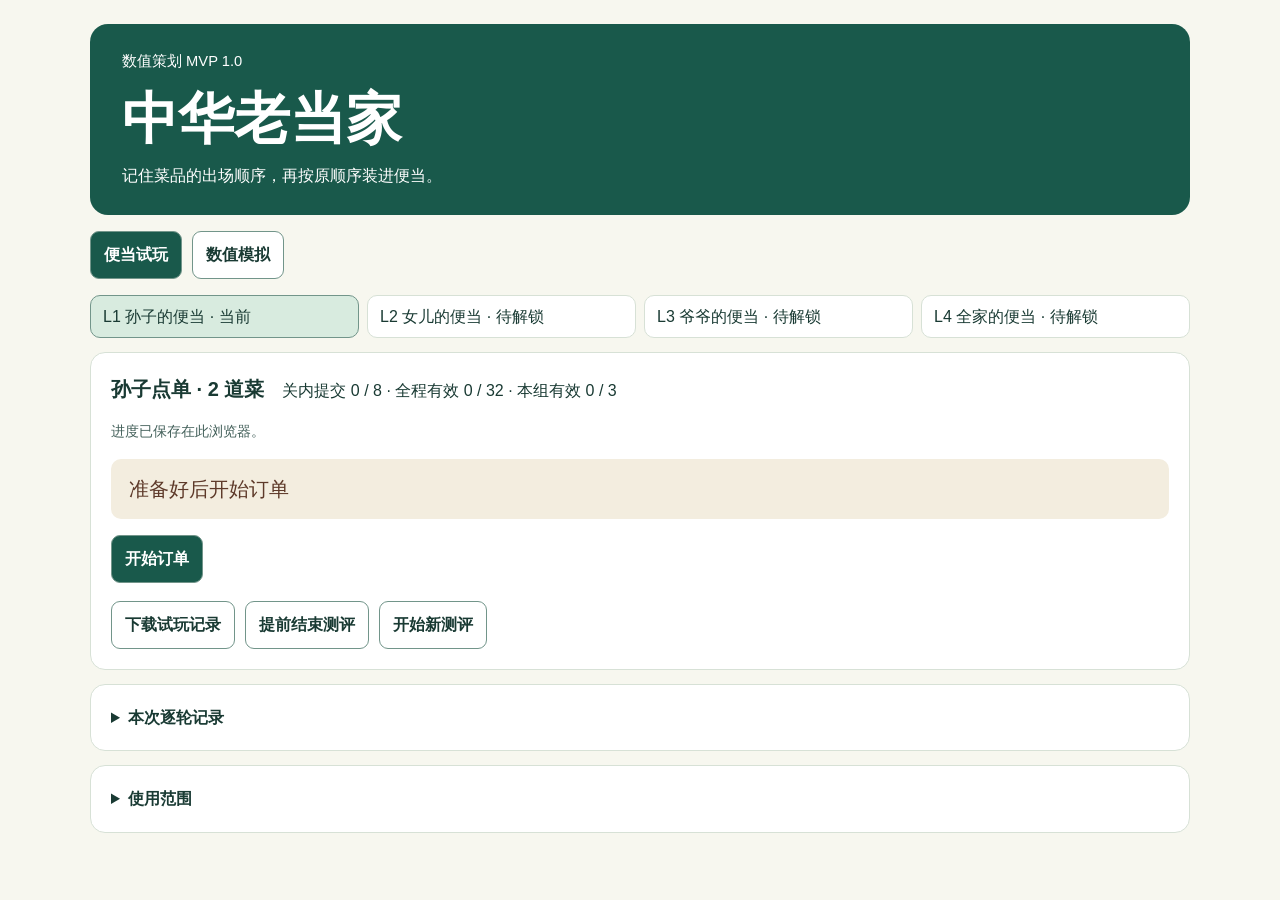
==== chinese-old-master-mvp/index.html @ 3312dd5b "Add Chinese Old Master numeric design MVP" ====
<!DOCTYPE html>
<html lang="zh-CN">
<head>
  <meta charset="utf-8">
  <meta name="viewport" content="width=device-width, initial-scale=1">
  <title>中华老当家 数值策划 MVP</title>
  <link rel="stylesheet" href="style.css">
</head>
<body><main>
  <header><p class="eyebrow">数值策划 MVP 1.0</p><h1>中华老当家</h1><p>记住菜品的出场顺序，再按原顺序装进便当。</p></header>
  <nav aria-label="视图"><button id="gameView" aria-pressed="true">便当试玩</button><button id="simView" aria-pressed="false">数值模拟</button></nav>
  <section id="game">
    <div id="chapters" class="chapters" aria-label="剧情进度"></div>
    <article class="card">
      <div class="state"><strong id="order"></strong><span id="progress"></span></div>
      <p id="storage" class="small" role="status"></p>
      <p id="feedback" role="status"></p>
      <div id="stage" class="stage" aria-live="polite">准备好后开始订单</div>
      <div id="choices" class="actions"></div>
      <p id="answer"></p>
      <div class="actions">
        <button id="begin" class="primary">开始订单</button>
        <button id="undo" hidden>撤销</button><button id="hint" hidden>查看原顺序</button>
        <button id="submit" class="primary" hidden>提交便当</button>
        <button id="abort" hidden>中止本轮</button><button id="fault" hidden>记录设备异常</button>
        <button id="resume" hidden>继续测评</button>
      </div>
      <p id="report" class="report" hidden></p>
      <div class="actions end-actions">
        <button id="export">下载试玩记录</button><button id="end">提前结束测评</button><button id="reset">开始新测评</button>
      </div>
    </article>
    <details class="card"><summary>本次逐轮记录</summary><div id="gameLog"></div></details>
  </section>
  <section id="simulation" class="card" hidden>
    <h2>四种合成画像</h2>
    <p>参数已冻结。同一种子会重现完全相同的轨迹。</p>
    <div class="actions"><label>随机种子 <input id="seed" type="number" min="0" max="4294967295" value="541"></label>
      <button id="simulate" class="primary">运行四组</button><button id="simExport" disabled>下载模拟记录</button></div>
    <p id="simStatus" role="status"></p><div id="simResults"></div>
    <label id="inspectLabel" hidden>查看画像 <select id="inspect"></select></label><div id="simLog"></div>
  </section>
  <details class="card"><summary>使用范围</summary><p>本页面用于数值验收和试玩。记录保存在当前浏览器。规则是原型参数，适切性和测量效度仍待真实预测试。</p></details>
</main><script type="module" src="app.mjs"></script></body>
</html>
---- chinese-old-master-mvp/style.css ----
:root{color-scheme:light;font-family:"Microsoft YaHei","PingFang SC",sans-serif;color:#193a33;background:#f7f7ef;line-height:1.6}
*{box-sizing:border-box}body{margin:0}main{width:min(1100px,calc(100% - 32px));margin:24px auto 64px}
header{padding:26px 32px;background:#19594b;color:white;border-radius:18px}header p,h1{margin:0}h1{font-size:clamp(2.2rem,7vw,3.5rem)}.eyebrow{font-size:.92rem}
nav,.actions{display:flex;flex-wrap:wrap;align-items:center;gap:10px}nav{margin:16px 0}
button,input,select{font:inherit;min-height:3rem;border:1px solid #72958a;color:inherit;border-radius:9px;padding:7px 13px;background:white}
button{cursor:pointer;font-weight:700}button:disabled{opacity:.5;cursor:default}.primary,button[aria-pressed=true]{background:#19594b;color:#fff}
:focus-visible{outline:3px solid #b76438;outline-offset:3px}
.card{padding:20px;background:white;border:1px solid #d7e1d6;border-radius:15px;margin-bottom:14px}
.chapters{display:grid;grid-template-columns:repeat(4,1fr);gap:8px;margin-bottom:14px}
.chapters div{padding:8px 12px;border:1px solid #d7e1d6;background:white;border-radius:10px}.chapters [aria-current=step]{background:#d8ebdf;border-color:#72958a}
.state{display:flex;align-items:baseline;flex-wrap:wrap;gap:10px 18px}.state strong{font-size:1.25rem}.small{font-size:.9rem;color:#43605a}
.stage,.report{background:#f3eddf;color:#5d3929;padding:14px 18px;border-radius:10px;font-size:1.25rem;min-height:60px}.end-actions{margin-top:18px}
.scroll{overflow:auto;margin-top:10px}table{border-collapse:collapse;width:100%;white-space:nowrap}td,th{padding:8px 10px;border-bottom:1px solid #d7e1d6;text-align:left}th{background:#edf4ee}
summary{cursor:pointer;font-weight:700}h2{margin-top:0}[hidden]{display:none!important}
@media(max-width:660px){.chapters{grid-template-columns:repeat(2,1fr)}.card{padding:14px}header{padding:20px}}
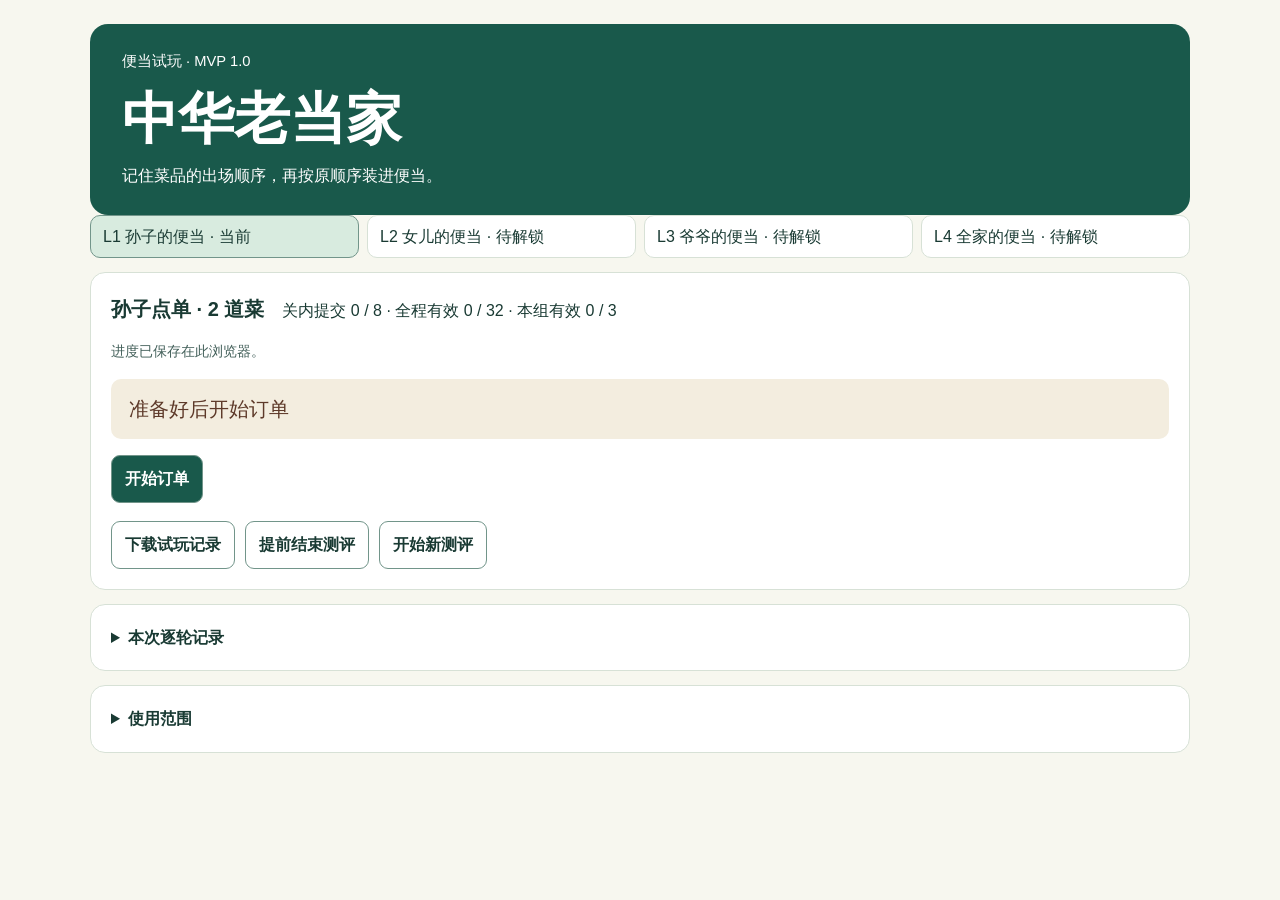
==== commit b727a85e: "Separate V1.8 simulator and bento play links" ====
--- a/chinese-old-master-mvp/index.html
+++ b/chinese-old-master-mvp/index.html
@@ -3,12 +3,11 @@
 <head>
   <meta charset="utf-8">
   <meta name="viewport" content="width=device-width, initial-scale=1">
-  <title>中华老当家 数值策划 MVP</title>
+  <title>中华老当家 便当试玩</title>
   <link rel="stylesheet" href="style.css">
 </head>
 <body><main>
-  <header><p class="eyebrow">数值策划 MVP 1.0</p><h1>中华老当家</h1><p>记住菜品的出场顺序，再按原顺序装进便当。</p></header>
-  <nav aria-label="视图"><button id="gameView" aria-pressed="true">便当试玩</button><button id="simView" aria-pressed="false">数值模拟</button></nav>
+  <header><p class="eyebrow">便当试玩 · MVP 1.0</p><h1>中华老当家</h1><p>记住菜品的出场顺序，再按原顺序装进便当。</p></header>
   <section id="game">
     <div id="chapters" class="chapters" aria-label="剧情进度"></div>
     <article class="card">
@@ -32,15 +31,7 @@
     </article>
     <details class="card"><summary>本次逐轮记录</summary><div id="gameLog"></div></details>
   </section>
-  <section id="simulation" class="card" hidden>
-    <h2>四种合成画像</h2>
-    <p>参数已冻结。同一种子会重现完全相同的轨迹。</p>
-    <div class="actions"><label>随机种子 <input id="seed" type="number" min="0" max="4294967295" value="541"></label>
-      <button id="simulate" class="primary">运行四组</button><button id="simExport" disabled>下载模拟记录</button></div>
-    <p id="simStatus" role="status"></p><div id="simResults"></div>
-    <label id="inspectLabel" hidden>查看画像 <select id="inspect"></select></label><div id="simLog"></div>
-  </section>
-  <details class="card"><summary>使用范围</summary><p>本页面用于数值验收和试玩。记录保存在当前浏览器。规则是原型参数，适切性和测量效度仍待真实预测试。</p></details>
+  <details class="card"><summary>使用范围</summary><p>本页面用于便当试玩。记录保存在当前浏览器。规则是原型参数，适切性和测量效度仍待真实预测试。</p></details>
 </main><script type="module" src="app.mjs"></script></body>
 </html>
 
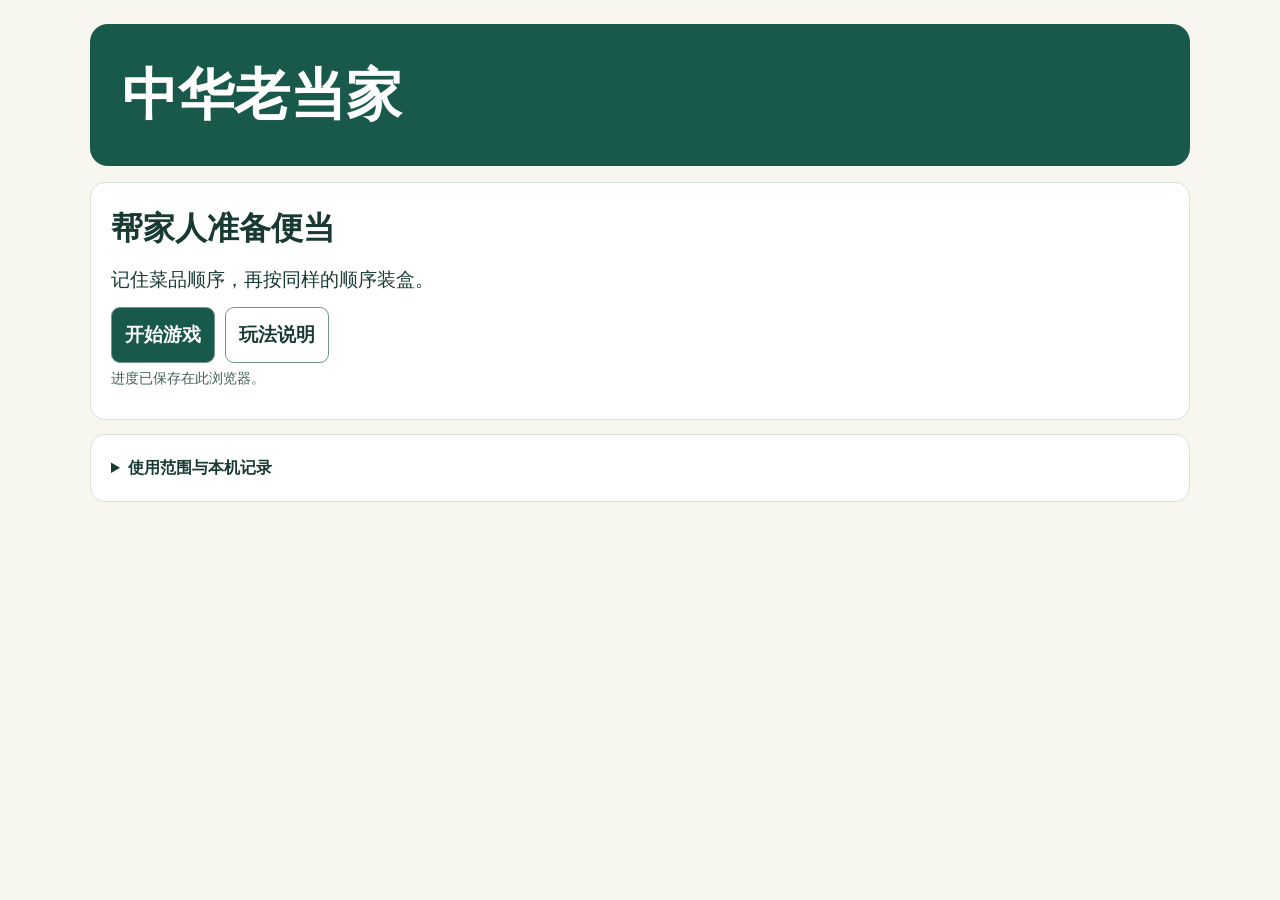
==== commit 3721342b: "Add first-time guide and isolated practice to bento MVP" ====
--- a/chinese-old-master-mvp/index.html
+++ b/chinese-old-master-mvp/index.html
@@ -4,19 +4,63 @@
   <meta charset="utf-8">
   <meta name="viewport" content="width=device-width, initial-scale=1">
   <title>中华老当家 便当试玩</title>
-  <link rel="stylesheet" href="style.css">
+  <link rel="stylesheet" href="style.css?v=guide-1">
 </head>
 <body><main>
-  <header><p class="eyebrow">便当试玩 · MVP 1.0</p><h1>中华老当家</h1><p>记住菜品的出场顺序，再按原顺序装进便当。</p></header>
-  <section id="game">
+  <header><h1>中华老当家</h1></header>
+  <section id="home" class="card entry" aria-labelledby="home-title">
+    <h2 id="home-title" tabindex="-1">帮家人准备便当</h2>
+    <p>记住菜品顺序，再按同样的顺序装盒。</p>
+    <div class="actions">
+      <button id="home-start" class="primary">开始游戏</button>
+      <button id="home-rules">玩法说明</button>
+    </div>
+    <p id="home-status" class="small" role="status"></p>
+  </section>
+  <section id="rules" class="card entry" aria-labelledby="rules-title" hidden>
+    <h2 id="rules-title" tabindex="-1">怎样准备便当？</h2>
+    <ol class="guide-steps">
+      <li>
+        <div class="guide-preview" aria-hidden="true"><span class="small">正在展示菜品</span><span class="guide-crop guide-watch"><img src="guide-watch.png" alt=""></span></div>
+        <h3>记住菜品</h3><p>菜名会一个接一个出现。请记住它们的先后顺序。</p>
+      </li>
+      <li>
+        <div class="guide-preview" aria-hidden="true"><span class="guide-crop guide-place"><img src="guide-place.png" alt=""></span></div>
+        <h3>摆放菜品</h3><p>按原来的顺序依次点菜名。点错了，可以点「撤销」收回最后一道。</p>
+      </li>
+      <li>
+        <div class="guide-preview" aria-hidden="true"><span>第 1 格　番茄炒蛋<br>第 2 格　家常豆腐</span><span class="guide-crop guide-submit"><img src="guide-check.png" alt=""></span></div>
+        <h3>检查提交</h3><p>从第一格开始检查。准备好后点「提交便当」，进入下一轮。</p>
+      </li>
+    </ol>
+    <p class="guide-note">正式游戏会根据您的完成情况调整菜品数量。按照自己的节奏来就好。</p>
+    <div class="actions">
+      <button id="rules-practice" class="primary">我知道了，开始练习</button>
+      <button id="rules-back">返回首页</button>
+    </div>
+  </section>
+  <section id="practice-complete" class="card entry" aria-labelledby="practice-title" hidden>
+    <h2 id="practice-title" tabindex="-1">练习完成</h2>
+    <p id="practice-feedback"></p>
+    <dl class="practice-order">
+      <dt>正确顺序</dt><dd id="practice-target"></dd>
+      <dt>您摆放的顺序</dt><dd id="practice-answer"></dd>
+    </dl>
+    <p>如果已经明白怎么玩，就可以开始正式游戏。</p>
+    <div class="actions">
+      <button id="practice-retry">再练一次</button>
+      <button id="formal-start" class="primary">我明白了，进入正式游戏</button>
+    </div>
+  </section>
+  <section id="game" aria-label="便当游戏" hidden>
     <div id="chapters" class="chapters" aria-label="剧情进度"></div>
-    <article class="card">
+    <article class="card" id="game-card" tabindex="-1">
       <div class="state"><strong id="order"></strong><span id="progress"></span></div>
       <p id="storage" class="small" role="status"></p>
       <p id="feedback" role="status"></p>
       <div id="stage" class="stage" aria-live="polite">准备好后开始订单</div>
       <div id="choices" class="actions"></div>
-      <p id="answer"></p>
+      <ol id="answer" class="answer-slots" aria-label="便当内的摆放顺序" hidden></ol>
       <div class="actions">
         <button id="begin" class="primary">开始订单</button>
         <button id="undo" hidden>撤销</button><button id="hint" hidden>查看原顺序</button>
@@ -25,13 +69,20 @@
         <button id="resume" hidden>继续测评</button>
       </div>
       <p id="report" class="report" hidden></p>
-      <div class="actions end-actions">
+      <div class="actions end-actions" id="formal-actions">
         <button id="export">下载试玩记录</button><button id="end">提前结束测评</button><button id="reset">开始新测评</button>
       </div>
     </article>
-    <details class="card"><summary>本次逐轮记录</summary><div id="gameLog"></div></details>
+    <details class="card" id="formal-log"><summary>本次逐轮记录</summary><div id="gameLog"></div></details>
   </section>
-  <details class="card"><summary>使用范围</summary><p>本页面用于便当试玩。记录保存在当前浏览器。规则是原型参数，适切性和测量效度仍待真实预测试。</p></details>
-</main><script type="module" src="app.mjs"></script></body>
+  <details class="card">
+    <summary>使用范围与本机记录</summary>
+    <p>本页面用于便当试玩。练习和正式记录分别保存在当前浏览器。换设备或清除站点数据前，请下载所需记录。</p>
+    <div class="actions">
+      <button id="export-local">下载本机试玩存档</button>
+      <button id="home-reset" hidden>开始新测评</button>
+    </div>
+  </details>
+</main><script type="module" src="app.mjs?v=guide-1"></script></body>
 </html>
 
--- a/chinese-old-master-mvp/style.css
+++ b/chinese-old-master-mvp/style.css
@@ -14,3 +14,26 @@
 summary{cursor:pointer;font-weight:700}h2{margin-top:0}[hidden]{display:none!important}
 @media(max-width:660px){.chapters{grid-template-columns:repeat(2,1fr)}.card{padding:14px}header{padding:20px}}
 
+
+.entry{margin-top:16px;font-size:1.16rem}
+.entry h2{font-size:clamp(1.55rem,4vw,2rem);margin-bottom:.35em}
+.entry h3,.entry p{margin:.3em 0 .65em}
+.entry button{min-height:56px}
+.guide-steps{margin:20px 0;padding:0;list-style:none;display:grid;grid-template-columns:repeat(3,minmax(0,1fr));gap:14px;counter-reset:guide}
+.guide-steps li{counter-increment:guide;padding:14px;border:1px solid #d7e1d6;border-radius:12px}
+.guide-steps h3::before{content:counter(guide) "．"}
+.guide-preview{min-height:132px;display:grid;align-content:center;gap:.3rem;background:#f7f7ef;padding:10px;border-radius:9px;font-size:.95rem}
+.guide-note,.practice-order{background:#edf4ee;border-radius:10px;padding:14px}
+.practice-order dt{font-weight:700}.practice-order dd{margin:0 0 .45rem}
+#choices button,#game-card .actions>button{min-height:56px}
+@media(max-width:740px){.guide-steps{grid-template-columns:1fr}.guide-preview{min-height:0}}
+.answer-slots{display:flex;flex-wrap:wrap;gap:8px;margin:14px 0;padding:0;list-style:none}
+.answer-slots li{background:#edf4ee;border:1px solid #b5cbbd;border-radius:9px;padding:7px 12px}
+
+.guide-crop{display:block;overflow:hidden;position:relative;max-width:100%;border-radius:7px}
+.guide-crop img{display:block;max-width:none}
+.guide-watch{height:60px}
+.guide-place{width:275px}
+.guide-place img{width:169%;height:auto}
+.guide-submit{width:93px;height:56px}
+.guide-submit img{position:absolute;left:-70px;top:-55px}
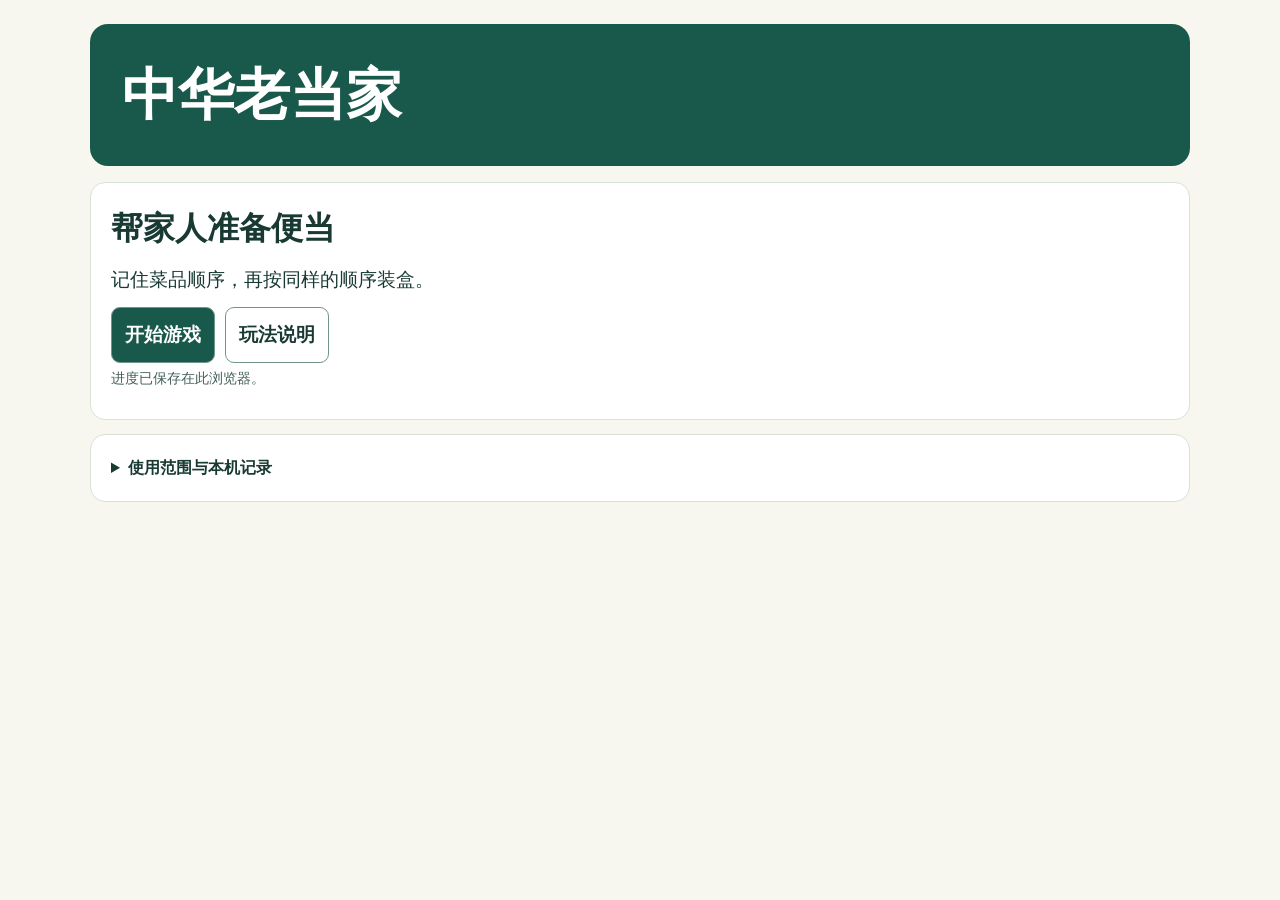
==== commit c57dd10f: "Connect bento research mode to Supabase project" ====
--- a/chinese-old-master-mvp/index.html
+++ b/chinese-old-master-mvp/index.html
@@ -8,6 +8,12 @@
 </head>
 <body><main>
   <header><h1>中华老当家</h1></header>
+  <aside id="study-info" class="card" hidden>
+    <strong id="study-title">研究试玩</strong>
+    <p id="study-disclosure">本次试玩会保存菜品顺序、您的选择、提示与撤回操作、用时及关卡难度。研究团队使用研究编号整理记录。</p>
+    <label id="study-consent-label"><input type="checkbox" id="study-consent"> 我已了解，并同意保存本次试玩记录。</label>
+    <p id="study-entry-status" role="status"></p>
+  </aside>
   <section id="home" class="card entry" aria-labelledby="home-title">
     <h2 id="home-title" tabindex="-1">帮家人准备便当</h2>
     <p>记住菜品顺序，再按同样的顺序装盒。</p>
@@ -75,6 +81,7 @@
     </article>
     <details class="card" id="formal-log"><summary>本次逐轮记录</summary><div id="gameLog"></div></details>
   </section>
+  <p id="study-status" class="small" role="status" hidden></p>
   <details class="card">
     <summary>使用范围与本机记录</summary>
     <p>本页面用于便当试玩。练习和正式记录分别保存在当前浏览器。换设备或清除站点数据前，请下载所需记录。</p>
@@ -83,6 +90,6 @@
       <button id="home-reset" hidden>开始新测评</button>
     </div>
   </details>
-</main><script type="module" src="app.mjs?v=guide-1"></script></body>
+</main><script type="module" src="app.mjs?v=study-2"></script></body>
 </html>
 
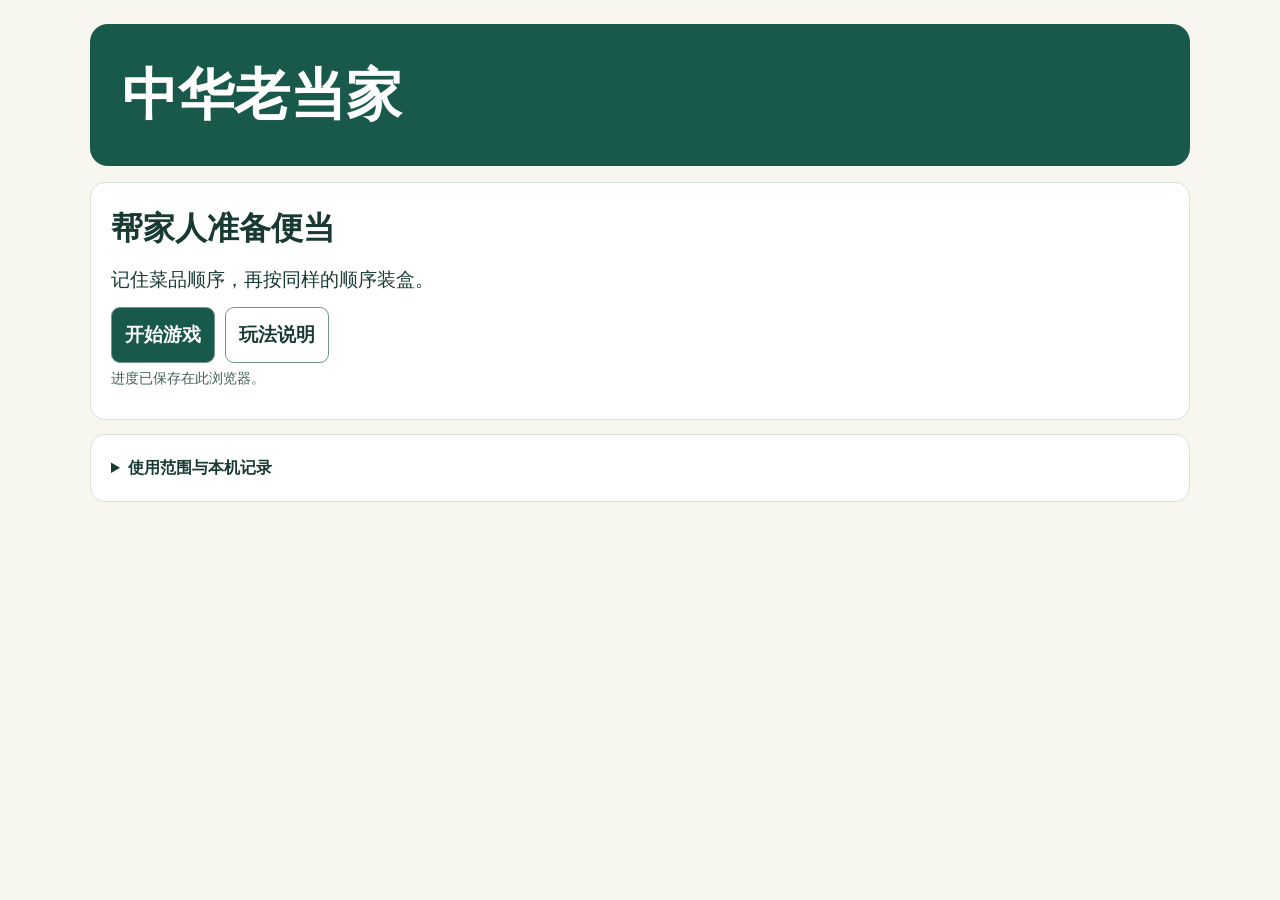
==== commit 7056b141: "Embed V1.3 difficulty feedback in the bento assessment" ====
--- a/chinese-old-master-mvp/index.html
+++ b/chinese-old-master-mvp/index.html
@@ -4,13 +4,13 @@
   <meta charset="utf-8">
   <meta name="viewport" content="width=device-width, initial-scale=1">
   <title>中华老当家 便当试玩</title>
-  <link rel="stylesheet" href="style.css?v=guide-1">
+  <link rel="stylesheet" href="style.css?v=survey-13">
 </head>
 <body><main>
   <header><h1>中华老当家</h1></header>
   <aside id="study-info" class="card" hidden>
     <strong id="study-title">研究试玩</strong>
-    <p id="study-disclosure">本次试玩会保存菜品顺序、您的选择、提示与撤回操作、用时及关卡难度。研究团队使用研究编号整理记录。</p>
+    <p id="study-disclosure">本次试玩会保存菜品顺序、您的选择、提示与撤回操作、用时、关卡难度和您对游戏难度的反馈。研究团队使用研究编号整理记录。</p>
     <label id="study-consent-label"><input type="checkbox" id="study-consent"> 我已了解，并同意保存本次试玩记录。</label>
     <p id="study-entry-status" role="status"></p>
   </aside>
@@ -39,7 +39,7 @@
         <h3>检查提交</h3><p>从第一格开始检查。准备好后点「提交便当」，进入下一轮。</p>
       </li>
     </ol>
-    <p class="guide-note">正式游戏会根据您的完成情况调整菜品数量。按照自己的节奏来就好。</p>
+    <p class="guide-note">正式游戏会根据您的完成情况调整菜品数量。按照自己的节奏来就好。游戏过程中偶尔会问您觉得难度怎么样，请按实际感受选择。</p>
     <div class="actions">
       <button id="rules-practice" class="primary">我知道了，开始练习</button>
       <button id="rules-back">返回首页</button>
@@ -90,6 +90,11 @@
       <button id="home-reset" hidden>开始新测评</button>
     </div>
   </details>
-</main><script type="module" src="app.mjs?v=study-2"></script></body>
+  <dialog id="survey" aria-labelledby="survey-question" aria-describedby="survey-note">
+    <h2 id="survey-question" tabindex="-1"></h2>
+    <p id="survey-note">请按实际感受选择。答案仅用于研究，当前难度仍按游戏表现决定。</p>
+    <div id="survey-options"></div>
+  </dialog>
+</main><script type="module" src="app.mjs?v=survey-13"></script></body>
 </html>
 
--- a/chinese-old-master-mvp/style.css
+++ b/chinese-old-master-mvp/style.css
@@ -37,3 +37,11 @@
 .guide-place img{width:169%;height:auto}
 .guide-submit{width:93px;height:56px}
 .guide-submit img{position:absolute;left:-70px;top:-55px}
+
+#survey{width:min(720px,calc(100% - 32px));max-height:calc(100dvh - 32px);overflow:auto;padding:clamp(16px,4vw,32px);border:1px solid #d7e1d6;border-radius:18px;color:#193a33;background:white}
+#survey::backdrop{background:rgba(21,42,35,.66)}
+#survey h2{margin:0;font-size:clamp(1.35rem,4vw,1.9rem)}
+#survey-options{display:grid;gap:10px}
+#survey-options button{min-height:56px;text-align:left;font-size:1.1rem;background:#f3f8f4}
+#survey-options button:hover{background:#d8ebdf}
+@media(min-width:620px){#survey-options{grid-template-columns:repeat(2,minmax(0,1fr))}}
